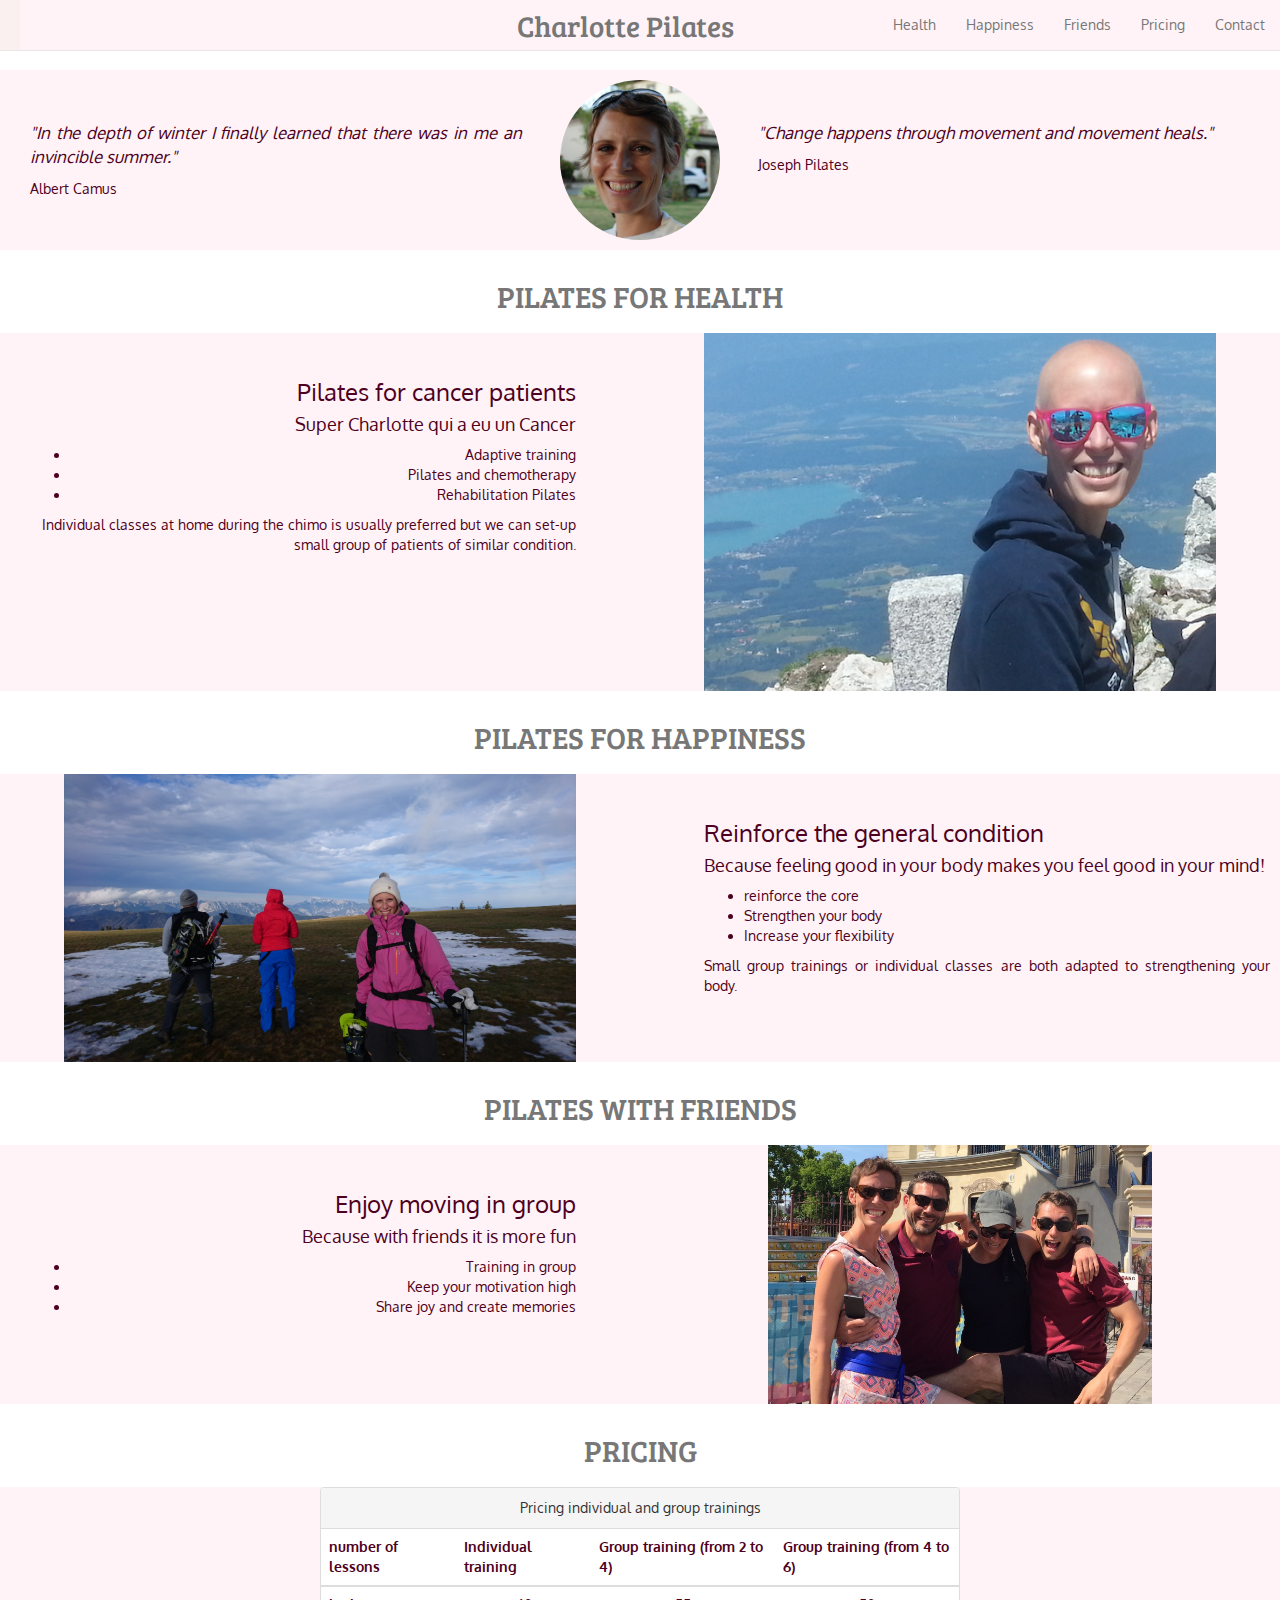
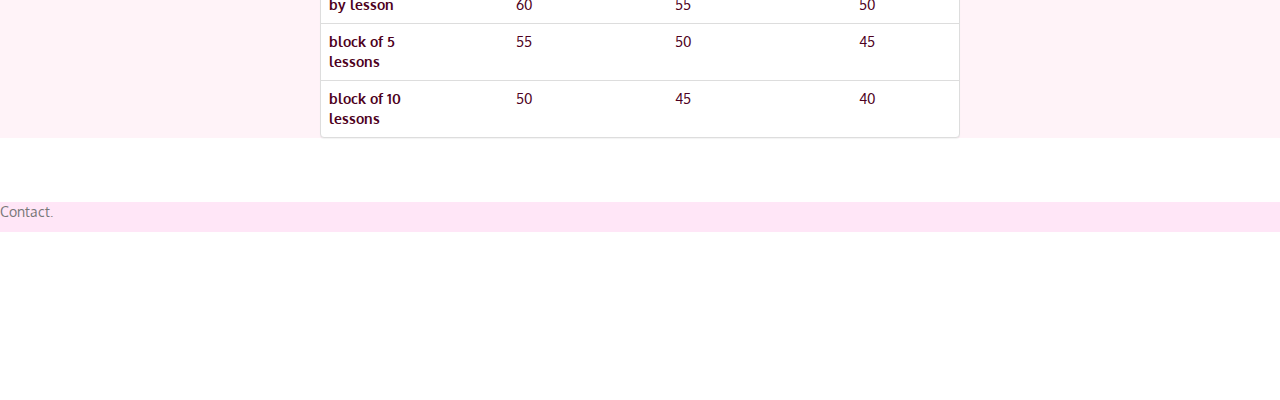
==== index.html @ 80e0bde8 "first commit of Charlotte Pilates" ====
<!DOCTYPE html>
<html lang="en">
  <head>
    <meta charset="utf-8">
    <meta http-equiv="X-UA-Compatible" content="IE=edge">
    <meta name="viewport" content="width=device-width, initial-scale=1">
    <title>Charlotte Pilates</title>
    <link href="css/bootstrap.min.css" rel="stylesheet">
    <link href="assets/ie10-viewport-bug-workaround.css" rel="stylesheet">
    <link href="css/styles.css" rel="stylesheet">
    <link href="https://fonts.googleapis.com/css?family=Oxygen" rel="stylesheet">
    <link href="https://fonts.googleapis.com/css?family=Bree+Serif" rel="stylesheet">
  </head>
  <body>

    <!-- Static navbar -->
        <nav class="navbar navbar-default navbar-fixed-top">
          <div class="container">
            <div class="navbar-header">
              <button type="button" class="navbar-toggle collapsed" data-toggle="collapse" data-target="#navbar" aria-expanded="false" aria-controls="navbar">
                <span class="sr-only">Toggle navigation</span>
                <span class="icon-bar"></span>
                <span class="icon-bar"></span>
                <span class="icon-bar"></span>
                <span class="icon-bar"></span>
                <span class="icon-bar"></span>

              </button>
              <a class="navbar-brand" href="index.html">Charlotte Pilates</a>
            </div>
            <div id="navbar" class="navbar-collapse collapse pull-right">
              <ul class="nav navbar-nav">
                <li><a class="active" href="#Health">Health</a></li>
                <li><a class="active" href="#Happiness">Happiness</a></li>
                <li><a class="active" href="#Friends">Friends</a></li>
                <li><a class="active" href="#Pricing">Pricing</a></li>
                <li><a class="active" href="#Contact">Contact</a></li>
              </ul>
            </div><!--/.nav-collapse -->
          </div>
        </nav>

<div class="container">
  <!-- En-tete -->

      <div class="left-hand-side-presentation">
        <p id="citation1">"In the depth of winter I finally learned that there was in me an invincible summer."</p>
        <p class="auteur">Albert Camus</p>
      </div>
      <div class="image-center">
        <img class="img-circle" src = "imgs/jumbotronImage.png" alt="Charlotte presentation pic" width="160" height="160">
      </div>
      <div class="right-hand-side-presentation">
        <p id="citation2">"Change happens through movement and movement heals."</p>
        <p class="auteur">Joseph Pilates</p>
      </div>
      <!--     fin de l'En-tete -->

      <!-- Separateur1 -->
  <div class="separateur" id="Health">
    <h2>Pilates for health</h2>
  </div>  <!-- fin du Separateur1-->

  <!-- Activities1 -->
  <div class="firstRow" >
    <div class="left-hand-side-description">
      <h3 >Pilates for cancer patients</h3>
      <h4 class="subtitle">Super Charlotte qui a eu un Cancer</h4>
      <ul>
        <li>Adaptive training</li>
        <li>Pilates and chemotherapy</li>
        <li>Rehabilitation Pilates</li>
      </ul>
      <p>Individual classes at home during the chimo is usually preferred but we can set-up small group of patients of similar condition.</p>

    </div>
    <div class="right-hand-side-description">
      <img class="img-responsive" src="imgs/cancerPic.png" alt="Charlotte at the top of the Mittagkogel after 5th chimotherapy">
    </div>
  </div><!-- fin d'activities1 -->

  <!-- Separateur2 -->
<div class="separateur" id="Happiness">
<h2>Pilates for happiness</h2>
</div>  <!-- fin du Separateur2 -->

<!-- Activities2 -->
<div class="secondRow" >
<div class="left-hand-side-description">
  <img class="img-responsive" src="imgs/happinessPic.jpg" alt="Charlotte at the top of the Mittagkogel after 5th chimotherapy">
</div>
<div class="right-hand-side-description">
  <h3 >Reinforce the general condition</h3>
  <h4 class="subtitle">Because feeling good in your body makes you feel good in your mind!</h4>
  <ul>
    <li>reinforce the core</li>
    <li>Strengthen your body</li>
    <li>Increase your flexibility</li>
  </ul>
  <p>Small group trainings or individual classes are both adapted to strengthening your body.</p>
</div>
</div><!-- fin d'activities2 -->

<!-- Separateur3 -->
<div class="separateur" id="Friends">
<h2>Pilates with friends</h2>
</div>  <!-- fin du Separateur3-->

<!-- Activities3 -->
<div class="thirdRow">
<div class="left-hand-side-description">
<h3 >Enjoy moving in group</h3>
<h4 class="subtitle">Because with friends it is more fun</h4>
<ul>
  <li>Training in group</li>
  <li>Keep your motivation high</li>
  <li>Share joy and create memories</li>
</ul>
</div>
<div class="right-hand-side-description">
<img class="img-responsive" src="imgs/friendsPic.jpg" alt="Charlotte at the top of the Mittagkogel after 5th chimotherapy">
</div>
</div><!-- fin d'activities3 -->

<!-- Separateur4 -->
<div class="separateur" id="Pricing">
<h2>Pricing</h2>
</div>  <!-- fin du Separateur4-->

<!-- Tariffs -->
<div class="fourthRow">
  <div class="panel panel-default">
    <!-- Default panel contents -->
    <div class="panel-heading">Pricing individual and group trainings</div>
    <!-- Table -->
    <table class="table">
      <thead>
         <tr>
             <th>number of lessons</th>
             <th>Individual training</th>
             <th>Group training (from 2 to 4)</th>
             <th>Group training (from 4 to 6)</th>
         </tr>
     </thead>
     <tbody>
         <tr>
             <th scope=row >by lesson</th>
             <td class="row">60</td>
             <td class="row">55</td>
             <td class="row">50</td>
         </tr>
         <tr>
             <th scope=row >block of 5 lessons</th>
             <td class="row">55</td>
             <td class="row">50</td>
             <td class="row">45</td>
         </tr>
         <tr>
             <th scope=row >block of 10 lessons</th>
             <td class="row">50</td>
             <td class="row">45</td>
             <td class="row">40</td>
         </tr>
     </tbody>
    </table>
  </div>
</div><!-- fin de tariffs -->

    </div><!-- fin du body container -->

<!-- footer -->
<footer class="footer" id="Contact">
      <div class="container">
        <p class="text-muted">Contact.</p>
      </div>
    </footer> <!-- fin du footer -->

<script src="js/jquery-3.1.1.min.js"></script>
<script src="js/bootstrap.min.js"></script>
<script src="https://ajax.googleapis.com/ajax/libs/jquery/1.12.4/jquery.min.js"></script>
<script src="js/script.js"></script>

  </body>
</html>
---- css/styles.css ----
html {
  padding-right: 0px;
  padding-left: 0px;
  margin: 0px;
}

body {
  font-family: 'Oxygen', sans-serif;
  padding-bottom: 20px;
  color: #4d0020;
  text-align: justify;
  min-height: 2000px;
  padding-top: 70px;
}
.container{
  width: 100%;
  padding: 0;
  background-color: #fff3f8;
}
.navbar {
  margin-bottom: 19px;
  background-color: rgba(193, 66, 66, 0.08);
  padding-left: 20px;
}

.navbar-brand {
  transform: translateX(-50%);
  left: 50%;
  position: absolute;
  font-family: 'Bree Serif', serif;
  font-size: 210%;
}

.left-hand-side-presentation{
float: left;
position: relative;
width: 42.33%;
padding-right: 20px;
padding-top: 4%;
padding-bottom: 10px;
padding-left: 30px;
}

#citation1{
  font-style: italic;
  font-size: 120%;
  color: #4d0020;
}

.image-center{
  float: left;
  position: relative;
  width: 15.33%;
  padding-top: 10px;
  padding-bottom: 10px;
}

.img-circle{
  margin:0 auto;
  display: block;
}

.right-hand-side-presentation{
float: left;
position: relative;
width: 42.33%;
padding-left: 20px;
padding-top: 4%;
padding-bottom: 10px;
padding-right: 30px;
}

#citation2{
  font-style: italic;
  font-size: 120%;
  color: #4d0020;
}

.separateur {
  background-color: white;
  padding-top: 10px;
  padding-bottom: 10px;
  text-transform: uppercase;
  text-align: center;
  font-family: 'Bree Serif', serif;
  color: #777;
  clear: left;
}

.left-hand-side-description{
  float: left;
  width: 50%;
  padding-top: 2%;
  padding-bottom: 2%;
  padding-left: 30px;
  padding-right: 5%;
  text-align: right;
}

.right-hand-side-description{
float: left;
width: 50%;
}
.img-responsive{
  margin: 0 auto;
  max-width: 80%;
}

.secondRow .left-hand-side-description{
  padding-top: 0;
  padding-bottom: 0;
  padding-left: 0;
  padding-right: 0;
}
.secondRow .right-hand-side-description{
  padding-left: 5%;
  padding-right: 10px;
  padding-top: 2%;
}

.thirdRow .img-responsive {
  max-width: 60%;
}

.panel-default{
  max-width: 50%;
  margin: 0 auto;
}

.table{
  text-align: left;
}

.panel-heading  {
  text-align: center;
  background-color: #fff3f8;
}

.row{
  text-align: center;
}

.footer{
  padding-top: 5%;
}

.footer .container{
  background-color: #ffe6f7;
}
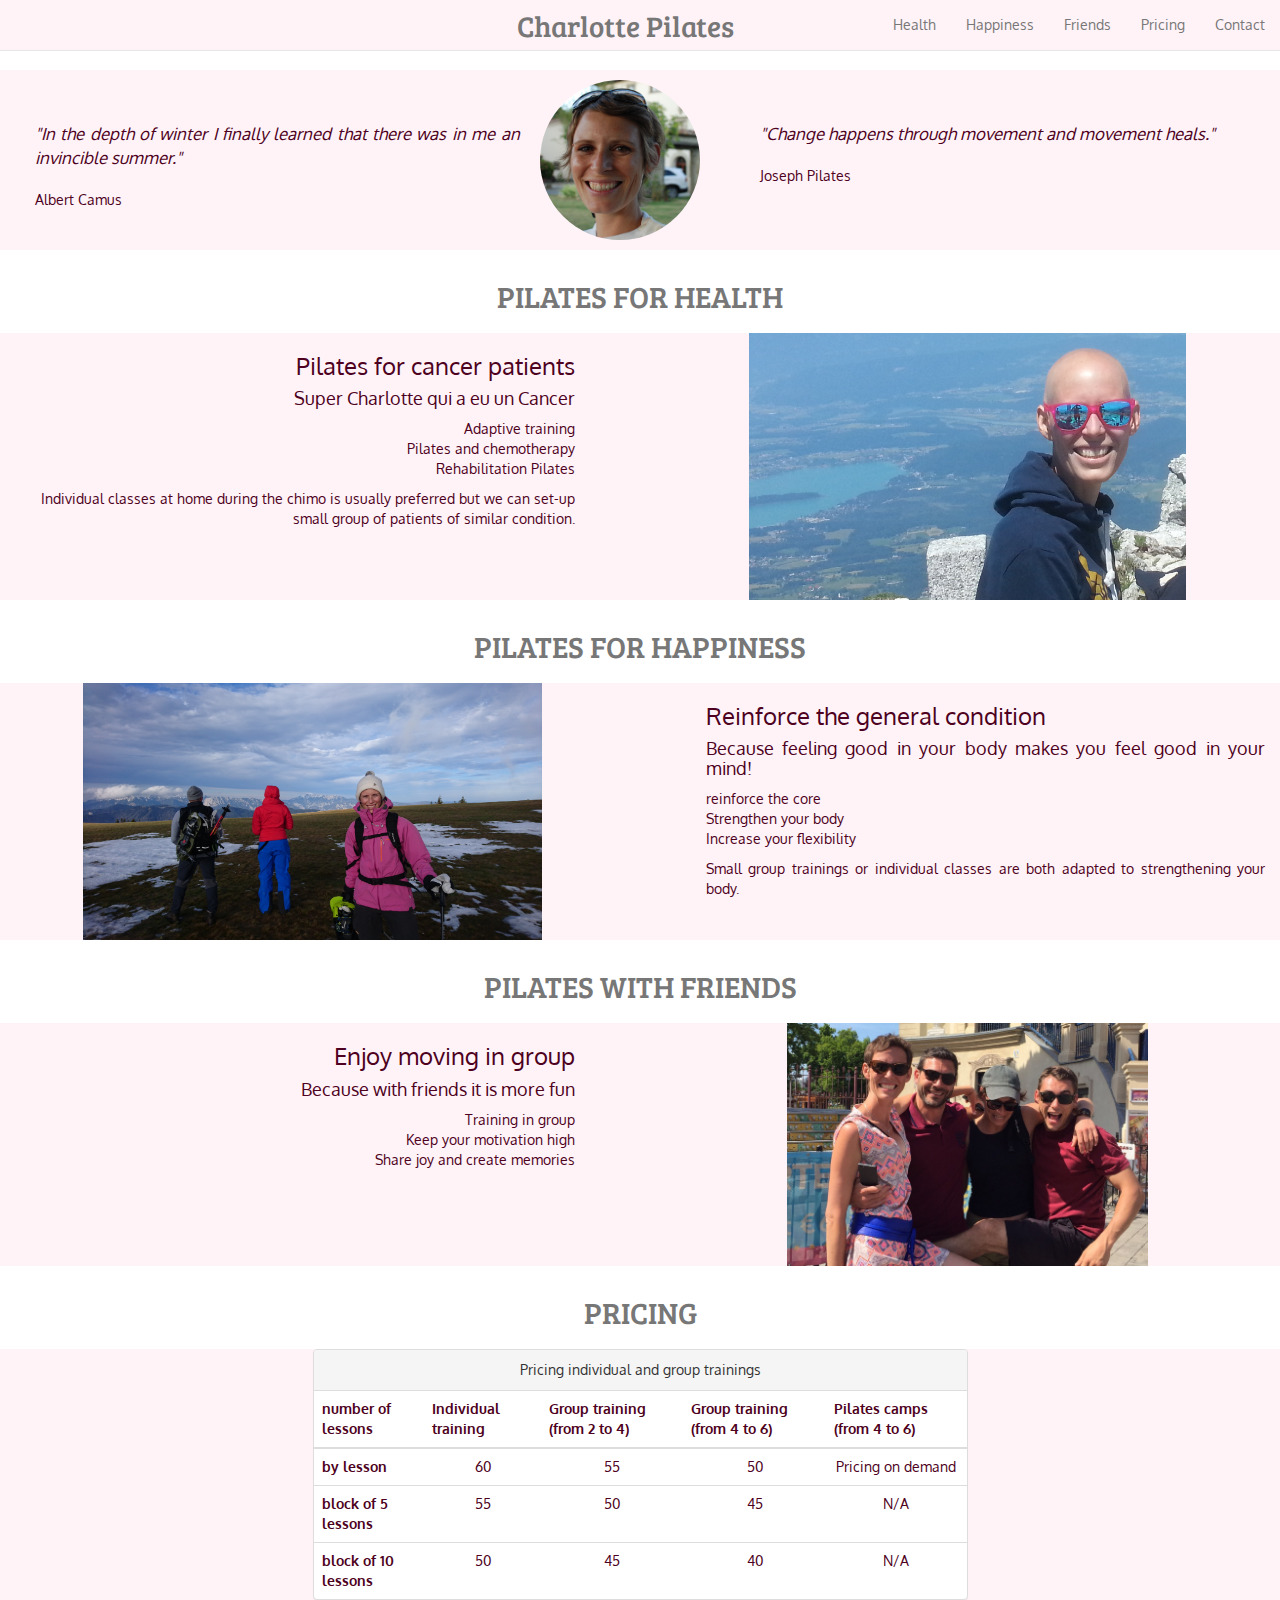
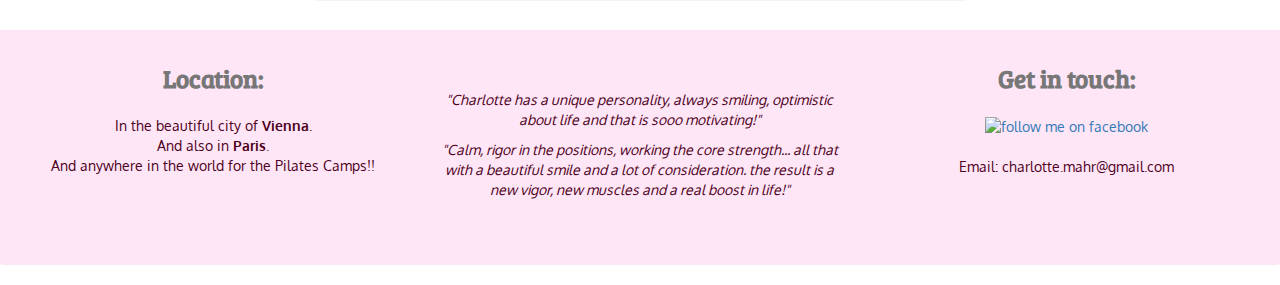
==== commit 2ccd747c: "responsive design added" ====
--- a/index.html
+++ b/index.html
@@ -42,93 +42,104 @@
 
 <div class="container">
   <!-- En-tete -->
-
-      <div class="left-hand-side-presentation">
-        <p id="citation1">"In the depth of winter I finally learned that there was in me an invincible summer."</p>
-        <p class="auteur">Albert Camus</p>
-      </div>
-      <div class="image-center">
-        <img class="img-circle" src = "imgs/jumbotronImage.png" alt="Charlotte presentation pic" width="160" height="160">
-      </div>
-      <div class="right-hand-side-presentation">
-        <p id="citation2">"Change happens through movement and movement heals."</p>
-        <p class="auteur">Joseph Pilates</p>
-      </div>
+    <div id="presentation" class="row">
+      <div class="left-hand-side-presentation col-md-4 ">
+        <section>
+        <span id="citation1">"In the depth of winter I finally learned that there was in me an invincible summer."</span>
+          <br><br><span>Albert Camus</span>
+        </section>
+      </div>
+      <div class="image-center col-md-4 ">
+        <img class="img-circle" src = "imgs/jumbotronImage.png" alt="Charlotte presentation pic" >
+      </div>
+      <div class="right-hand-side-presentation col-md-4 ">
+        <section>
+        <span id="citation2">"Change happens through movement and movement heals."</span>
+        <br><br><span>Joseph Pilates</span>
+      </div>
+      </section>
+    </div>
       <!--     fin de l'En-tete -->
 
       <!-- Separateur1 -->
-  <div class="separateur" id="Health">
+  <div class="separateur row " id="Health">
     <h2>Pilates for health</h2>
   </div>  <!-- fin du Separateur1-->
 
   <!-- Activities1 -->
-  <div class="firstRow" >
-    <div class="left-hand-side-description">
-      <h3 >Pilates for cancer patients</h3>
-      <h4 class="subtitle">Super Charlotte qui a eu un Cancer</h4>
-      <ul>
-        <li>Adaptive training</li>
-        <li>Pilates and chemotherapy</li>
-        <li>Rehabilitation Pilates</li>
-      </ul>
-      <p>Individual classes at home during the chimo is usually preferred but we can set-up small group of patients of similar condition.</p>
-
-    </div>
-    <div class="right-hand-side-description">
-      <img class="img-responsive" src="imgs/cancerPic.png" alt="Charlotte at the top of the Mittagkogel after 5th chimotherapy">
+  <div class="row firstRow" >
+    <div class="left-hand-side-description col-md-4 ">
+      <section>
+        <h3 >Pilates for cancer patients</h3>
+        <h4 class="subtitle">Super Charlotte qui a eu un Cancer</h4>
+        <ul>
+          <li>Adaptive training</li>
+          <li>Pilates and chemotherapy</li>
+          <li>Rehabilitation Pilates</li>
+        </ul>
+        <p>Individual classes at home during the chimo is usually preferred but we can set-up small group of patients of similar condition.</p>
+      </section>
+    </div>
+    <div class="right-hand-side-description col-md-4 ">
+      <img id="health" class="img-responsive" src="imgs/cancerPic.jpg" alt="Charlotte at the top of the Mittagkogel after 5th chimotherapy">
     </div>
   </div><!-- fin d'activities1 -->
 
   <!-- Separateur2 -->
-<div class="separateur" id="Happiness">
+<div class="separateur row" id="Happiness">
 <h2>Pilates for happiness</h2>
 </div>  <!-- fin du Separateur2 -->
 
 <!-- Activities2 -->
-<div class="secondRow" >
+<div class=" row secondRow" >
 <div class="left-hand-side-description">
-  <img class="img-responsive" src="imgs/happinessPic.jpg" alt="Charlotte at the top of the Mittagkogel after 5th chimotherapy">
-</div>
-<div class="right-hand-side-description">
-  <h3 >Reinforce the general condition</h3>
-  <h4 class="subtitle">Because feeling good in your body makes you feel good in your mind!</h4>
-  <ul>
-    <li>reinforce the core</li>
-    <li>Strengthen your body</li>
-    <li>Increase your flexibility</li>
-  </ul>
-  <p>Small group trainings or individual classes are both adapted to strengthening your body.</p>
-</div>
+
+    <img id="happiness" class="img-responsive" src="imgs/happinessPic.jpg" alt="Mountain joy">
+  </div>
+  <div id="generalCondition "class="right-hand-side-description">
+    <section>
+    <h3 >Reinforce the general condition</h3>
+    <h4 class="subtitle">Because feeling good in your body makes you feel good in your mind!</h4>
+    <ul>
+      <li>reinforce the core</li>
+      <li>Strengthen your body</li>
+      <li>Increase your flexibility</li>
+    </ul>
+    <p>Small group trainings or individual classes are both adapted to strengthening your body.</p>
+  </section>
+  </div>
 </div><!-- fin d'activities2 -->
 
 <!-- Separateur3 -->
-<div class="separateur" id="Friends">
+<div class="row separateur">
 <h2>Pilates with friends</h2>
 </div>  <!-- fin du Separateur3-->
 
 <!-- Activities3 -->
-<div class="thirdRow">
-<div class="left-hand-side-description">
-<h3 >Enjoy moving in group</h3>
-<h4 class="subtitle">Because with friends it is more fun</h4>
-<ul>
-  <li>Training in group</li>
-  <li>Keep your motivation high</li>
-  <li>Share joy and create memories</li>
-</ul>
-</div>
+<div class="row thirdRow">
+  <div class="left-hand-side-description">
+    <section>
+    <h3 >Enjoy moving in group</h3>
+      <h4 class="subtitle">Because with friends it is more fun</h4>
+        <ul>
+          <li>Training in group</li>
+          <li>Keep your motivation high</li>
+          <li>Share joy and create memories</li>
+        </ul>
+      </section>
+    </div>
 <div class="right-hand-side-description">
-<img class="img-responsive" src="imgs/friendsPic.jpg" alt="Charlotte at the top of the Mittagkogel after 5th chimotherapy">
+  <img id="friends" class="img-responsive" src="imgs/friendsPic.jpg" alt="Friends">
 </div>
 </div><!-- fin d'activities3 -->
 
 <!-- Separateur4 -->
-<div class="separateur" id="Pricing">
+<div class="row separateur" id="Pricing">
 <h2>Pricing</h2>
 </div>  <!-- fin du Separateur4-->
 
 <!-- Tariffs -->
-<div class="fourthRow">
+<div class="row fourthRow">
   <div class="panel panel-default">
     <!-- Default panel contents -->
     <div class="panel-heading">Pricing individual and group trainings</div>
@@ -140,38 +151,62 @@
              <th>Individual training</th>
              <th>Group training (from 2 to 4)</th>
              <th>Group training (from 4 to 6)</th>
+             <th>Pilates camps (from 4 to 6)</th>
          </tr>
      </thead>
      <tbody>
          <tr>
              <th scope=row >by lesson</th>
-             <td class="row">60</td>
-             <td class="row">55</td>
-             <td class="row">50</td>
+             <td class="datum">60</td>
+             <td class="datum">55</td>
+             <td class="datum">50</td>
+             <td class="datum">Pricing on demand</td>
          </tr>
          <tr>
              <th scope=row >block of 5 lessons</th>
-             <td class="row">55</td>
-             <td class="row">50</td>
-             <td class="row">45</td>
+             <td class="datum">55</td>
+             <td class="datum">50</td>
+             <td class="datum">45</td>
+             <td class="datum">N/A</td>
          </tr>
          <tr>
              <th scope=row >block of 10 lessons</th>
-             <td class="row">50</td>
-             <td class="row">45</td>
-             <td class="row">40</td>
+             <td class="datum">50</td>
+             <td class="datum">45</td>
+             <td class="datum">40</td>
+             <td class="datum">N/A</td>
          </tr>
      </tbody>
     </table>
   </div>
 </div><!-- fin de tariffs -->
 
-    </div><!-- fin du body container -->
+    </div><!-- fin du container #main content -->
 
 <!-- footer -->
-<footer class="footer" id="Contact">
+<footer class="panel-footer" id="Contact">
       <div class="container">
-        <p class="text-muted">Contact.</p>
+        <div class="row" >
+          <section id="location" class="col-sm-4">
+          <span class="title">Location:</span><br><br>
+          In the beautiful city of <span class="cities">Vienna</span>.<br>
+          And also in <span class="cities">Paris</span>.<br>
+          And anywhere in the world for the Pilates Camps!!
+          <hr class="visible-xs">
+        </section>
+        <section id="testimonials" class="col-sm-4">
+          <span class="title visible-xs">Testimonials:</span><br>
+        <p>"Charlotte has a unique personality, always smiling, optimistic about life and that is sooo motivating!"</p>
+        <p>"Calm, rigor in the positions, working the core strength... all that with a beautiful smile and a lot of consideration. the result is a new vigor, new muscles and a real boost in life!"</p>
+      </section>
+      <section id="contact" class="col-sm-4">
+      <span class="title">Get in touch:</span><br><br>
+      <a target="_blank" title="follow me on facebook" href="http://www.facebook.com/charlottemahrpilates/"><img alt="follow me on facebook" src="https://c866088.ssl.cf3.rackcdn.com/assets/facebook40x40.png"></a>
+      <br>
+      <br>Email: charlotte.mahr@gmail.com
+      <hr class="visible-xs">
+        </div>
+
       </div>
     </footer> <!-- fin du footer -->
 
--- a/css/styles.css
+++ b/css/styles.css
@@ -9,7 +9,7 @@
   padding-bottom: 20px;
   color: #4d0020;
   text-align: justify;
-  min-height: 2000px;
+  min-height: 100%;
   padding-top: 70px;
 }
 .container{
@@ -17,10 +17,53 @@
   padding: 0;
   background-color: #fff3f8;
 }
+
+
+
+/*Navbar*/
+@media (max-width: 992px) {
+    .navbar-header {
+        float: none;
+    }
+    .navbar-toggle {
+        display: block;
+    }
+    .navbar-collapse {
+        border-top: 1px solid transparent;
+        box-shadow: inset 0 1px 0 rgba(255,255,255,0.1);
+    }
+    .navbar-collapse.collapse {
+        display: none!important;
+    }
+    .navbar-nav {
+        float: none!important;
+        margin: 7.5px -15px;
+    }
+    .navbar-nav>li {
+        float: none;
+    }
+    .navbar-nav>li>a {
+        padding-top: 10px;
+        padding-bottom: 10px;
+    }
+    .navbar-text {
+        float: none;
+        margin: 15px 0;
+    }
+    /* since 3.1.0 */
+    .navbar-collapse.collapse.in {
+        display: block!important;
+    }
+    .collapsing {
+        overflow: hidden!important;
+    }
+    .navbar .navbar-brand{
+      font-size: 150%;
+    }
+}
 .navbar {
   margin-bottom: 19px;
   background-color: rgba(193, 66, 66, 0.08);
-  padding-left: 20px;
 }
 
 .navbar-brand {
@@ -29,10 +72,96 @@
   position: absolute;
   font-family: 'Bree Serif', serif;
   font-size: 210%;
-}
+  }
+
+/*End Navbar*/
+
+
+/*#main content*/
+/********* presentation ---  small devices **********/
+@media (min-width: 768px) and (max-width: 991px) {
+  #presentation{
+    font-size: 80%;
+  }
+  .left-hand-side-presentation{
+    margin: 0 auto;
+    text-align: center;
+  }
+  #presentation .left-hand-side-presentation{
+    width: 100%;
+    padding-left: 20px;
+  }
+  #presentation .right-hand-side-presentation{
+    width: 100%;
+    padding-top: 2%;
+    padding-right: 20px;
+  }
+  #presentation .left-hand-side-presentation section{
+    padding-left: 0;
+  }
+  #presentation .right-hand-side-presentation section{
+    padding-left: 0;
+  }
+  .right-hand-side-presentation{
+    margin: 0 auto;
+    text-align: center;
+    width: 100%;
+
+  }
+  .image-center{
+    margin: 0 auto;
+    padding-left: 0;
+    padding-right: 0;
+  }
+  .image-center .img-circle{
+    width:130px;
+    height:130px;
+  }
+  .separateur {
+    font-size: 10%;
+  }
+}
+
+/********* presentation -----  XS devices **********/
+@media (max-width: 767px) {
+  #presentation{
+    font-size: 60%
+  }
+  #presentation .left-hand-side-presentation{
+    width: 100%;
+    padding-left: 20px;
+  }
+  #presentation .right-hand-side-presentation{
+    width: 100%;
+    padding-top: 2%;
+    padding-right: 20px;
+  }
+  .image-center .img-circle{
+    width:120px;
+    height:120px;
+  }
+  .left-hand-side-presentation{
+    margin: 0 auto;
+    text-align: center;
+  }
+  .right-hand-side-presentation{
+    margin: 0 auto;
+    text-align: center;
+  }
+  .image-center{
+    margin: 0 auto;
+    padding-left: 0;
+    padding-right: 0;
+  }
+
+
+}
+/********* end of presentation XS devices **********/
+
+
+/********* normal devices presentation **********/
 
 .left-hand-side-presentation{
-float: left;
 position: relative;
 width: 42.33%;
 padding-right: 20px;
@@ -46,28 +175,31 @@
   font-size: 120%;
   color: #4d0020;
 }
-
+.left-hand-side-presentation section{
+  padding-left: 20px;
+}
 .image-center{
-  float: left;
-  position: relative;
   width: 15.33%;
   padding-top: 10px;
   padding-bottom: 10px;
-}
-
+  padding-right: 0;
+  padding-left: 0;
+
+}
 .img-circle{
-  margin:0 auto;
-  display: block;
-}
-
+  width:160px;
+  height:160px;
+}
 .right-hand-side-presentation{
-float: left;
 position: relative;
 width: 42.33%;
-padding-left: 20px;
+padding-left: 0px;
 padding-top: 4%;
-padding-bottom: 10px;
 padding-right: 30px;
+padding-bottom: 20px;
+}
+.right-hand-side-presentation section{
+  padding-left: 20px;
 }
 
 #citation2{
@@ -75,7 +207,21 @@
   font-size: 120%;
   color: #4d0020;
 }
-
+/********* end of normal devices presentation **********/
+
+/********* small devices separateur **********/
+@media (min-width: 768px) and (max-width: 991px) {
+  .separateur h2{
+    font-size: 20px;
+  }
+}
+/********* extra-small devices separateur **********/
+@media (max-width: 767px) {
+  .separateur h2{
+    font-size: 15px;
+  }
+}
+/********* normal devices separateur **********/
 .separateur {
   background-color: white;
   padding-top: 10px;
@@ -86,26 +232,135 @@
   color: #777;
   clear: left;
 }
+/********* fin normal devices separateur **********/
+
+
+/********* small devices 1st row **********/
+@media (min-width: 768px) and (max-width: 991px) {
+  .left-hand-side-description section {
+      font-size: 80%;
+  }
+   h3{
+    font-size: 170%;
+  }
+   h4{
+    font-size: 130%;
+  }
+}
+
+/********* extra-small devices 1st row **********/
+@media (max-width: 767px) {
+  .firstRow .left-hand-side-description{
+    margin: 0 auto;
+    float: none;
+    text-align: center;
+}
+.firstRow .left-hand-side-description section {
+  padding-left: 0;
+}
+.firstRow .left-hand-side-description ul {
+  padding-left: 0;
+}
+.left-hand-side-description section {
+      font-size: 70%;
+  }
+   h3{
+    font-size: 170%;
+  }
+   h4{
+    font-size: 130%;
+  }
+.firstRow .right-hand-side-description{
+  float: none;
+  margin: 0 auto;
+  padding-right: 0;
+  padding-left: 0;
+}
+#health{
+  width: 60%;
+}
+
+}
+
+/********* end of XS devices 1st row **********/
+
+
+/********* normal devices 1st row **********/
 
 .left-hand-side-description{
   float: left;
   width: 50%;
-  padding-top: 2%;
   padding-bottom: 2%;
   padding-left: 30px;
   padding-right: 5%;
   text-align: right;
 }
 
+.left-hand-side-description section{
+  padding-left: 20px;
+}
+
 .right-hand-side-description{
 float: left;
 width: 50%;
 }
+.right-hand-side-description section{
+  padding-right: 20px;
+}
 .img-responsive{
   margin: 0 auto;
-  max-width: 80%;
-}
-
+  max-width: 70%;
+}
+
+li{
+  list-style-type: none;
+}
+
+.right-hand-side-description ul {
+  padding-left: 0;
+  }
+
+#health{
+  max-width: 70%;
+}
+/********* end of normal devices 1st row **********/
+
+/********* small devices 2nd row **********/
+@media (min-width: 768px) and (max-width: 991px) {
+  .right-hand-side-description section {
+    font-size: 80%;
+  }
+}
+/********* extra small devices 2nd row **********/
+@media (max-width: 767px) {
+  .right-hand-side-description section {
+    font-size: 70%;
+  }
+  .secondRow .left-hand-side-description{
+    margin: 0 auto;
+    float: none;
+}
+ .secondRow .right-hand-side-description  {
+  margin: 0 auto;
+  float: none;
+  text-align: center;
+  padding-left: 0px!important;
+  padding-right: 0px!important;
+}
+.secondRow .right-hand-side-description section {
+  padding-right: 0;
+}
+.secondRow .right-hand-side-description ul {
+  padding-right: 0;
+}
+}
+/********* end of XS devices 2nd row **********/
+
+
+/********* Normal devices 2nd row **********/
+#friends{
+    max-width: 55%;
+}
 .secondRow .left-hand-side-description{
   padding-top: 0;
   padding-bottom: 0;
@@ -115,9 +370,48 @@
 .secondRow .right-hand-side-description{
   padding-left: 5%;
   padding-right: 10px;
-  padding-top: 2%;
-}
-
+}
+/********* end of normal devices 2nd row **********/
+
+
+/********* extra-small devices 3rd row **********/
+@media (max-width: 767px) {
+  .thirdRow .left-hand-side-description{
+    margin: 0 auto;
+    float: none;
+    text-align: center;
+}
+.thirdRow .left-hand-side-description section {
+  padding-left: 0;
+}
+.thirdRow .left-hand-side-description ul {
+  padding-left: 0;
+}
+.thirdRow .right-hand-side-description{
+  float: none;
+  margin: 0 auto;
+  padding-right: 0;
+  padding-left: 0;
+}
+}
+/********* end of XS devices 3rd row **********/
+
+
+/********* small devices 4th row **********/
+@media (min-width: 768px) and (max-width: 991px) {
+   .panel-default{
+    font-size: 85%;
+  }
+}
+
+/********* extra-small devices 4th row **********/
+@media (max-width: 767px) {
+  .panel-default{
+   font-size: 75%;
+ }
+}
+
+/********* normal devices 4th row **********/
 .thirdRow .img-responsive {
   max-width: 60%;
 }
@@ -136,14 +430,61 @@
   background-color: #fff3f8;
 }
 
-.row{
+.datum{
   text-align: center;
 }
-
-.footer{
-  padding-top: 5%;
-}
-
-.footer .container{
+/********* end of normal devices 4th row **********/
+/*end main content*/
+
+
+/*footer*/
+/********* Footer Large devices **********/
+@media (max-width: 991px){
+  .panel-footer #testimonials{
+    padding-top: 0px;
+  }
+}
+/********* Footer small devices **********/
+@media (min-width: 768px) and (max-width: 991px) {
+.panel-footer section{
+  font-size: 80%;
+}
+}
+/********* Footer extra-small devices **********/
+@media (max-width: 767px) {
+  .panel-footer section{
+    font-size: 70%;
+  }
+}
+
+.panel-footer {
   background-color: #ffe6f7;
-}
+  margin-top: 30px;
+  padding-top: 30px;
+  border-top: 0;
+}
+
+.panel-footer .container{
+  background-color: #ffe6f7;
+  text-align: center;
+}
+.panel-footer div.row {
+  margin-bottom: 35px;
+}
+
+.title {
+  font-family: 'Bree Serif', serif;
+  font-size: 1.8em;
+  font-weight: bold;
+  color: #777;
+}
+
+.cities {
+  font-weight: bold;
+}
+
+#testimonials{
+  font-style: italic;
+  padding-bottom: 10px;
+  padding-top: 10px;
+}
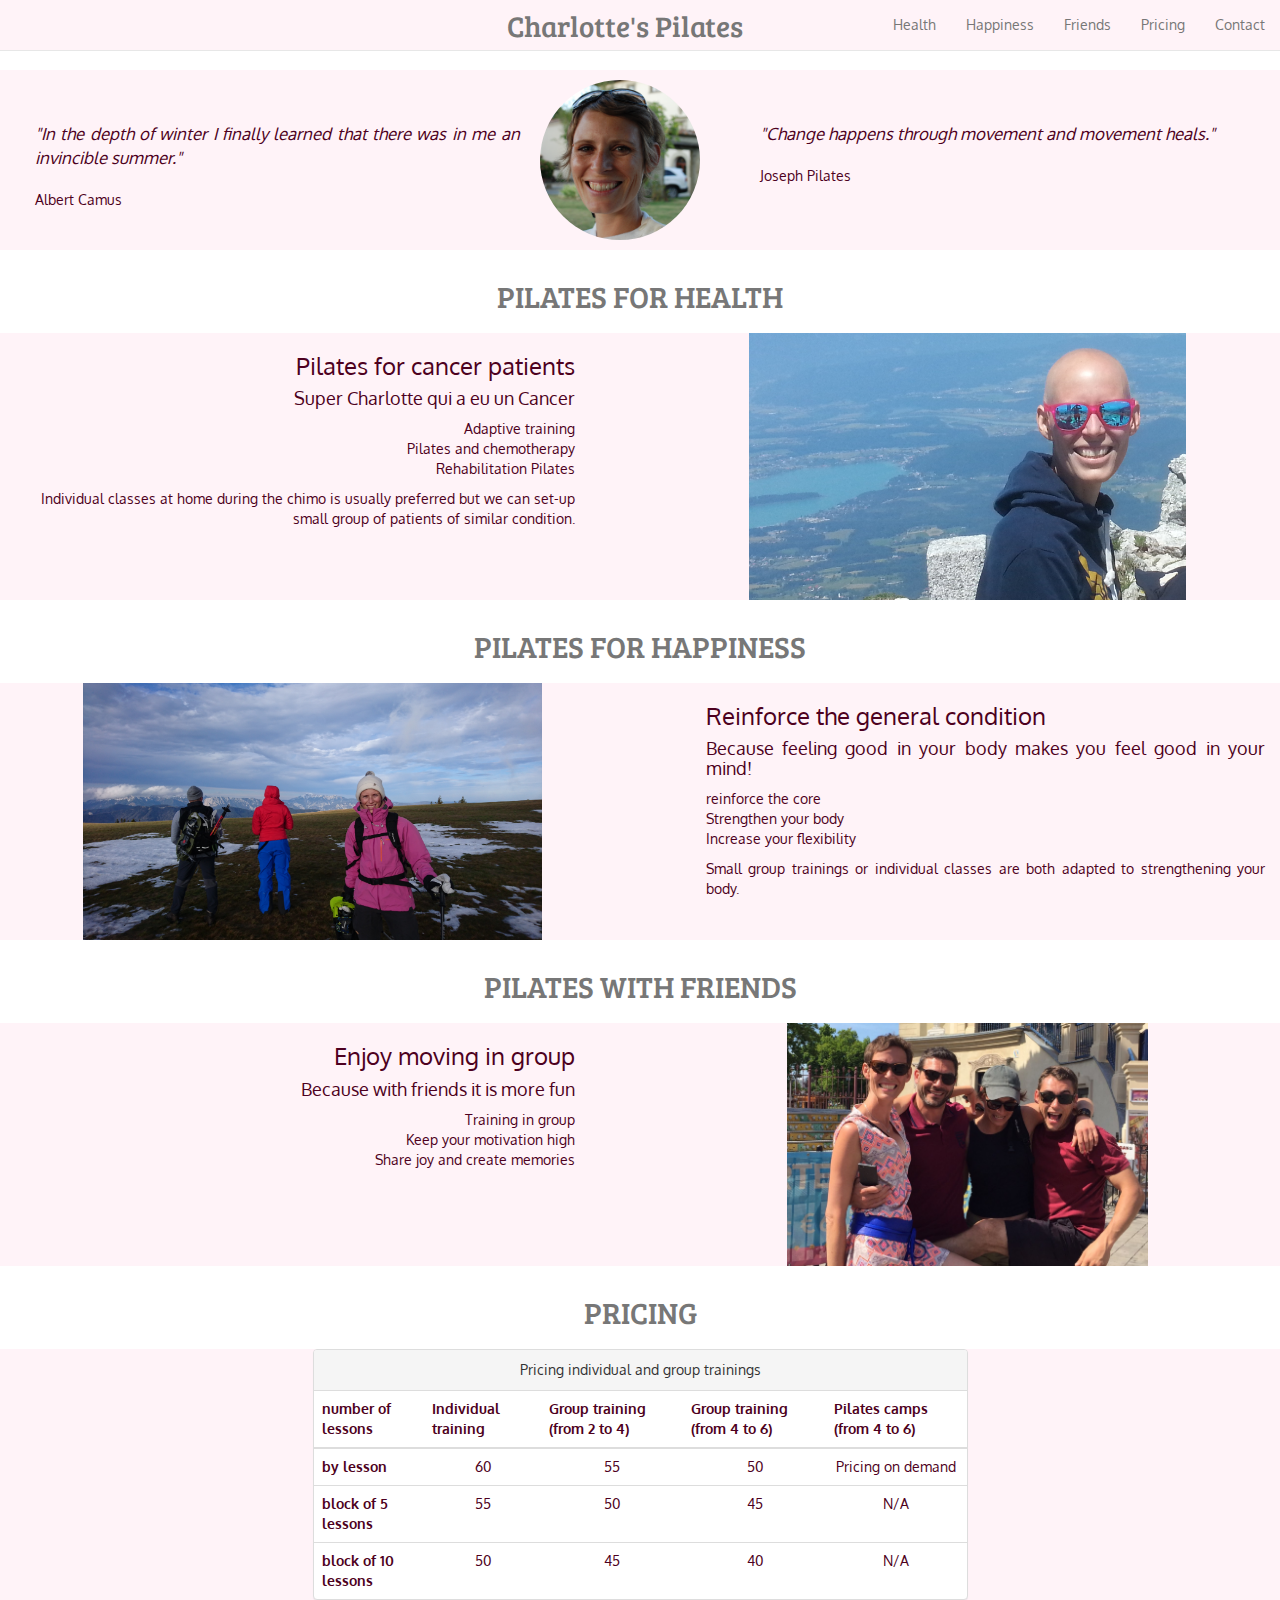
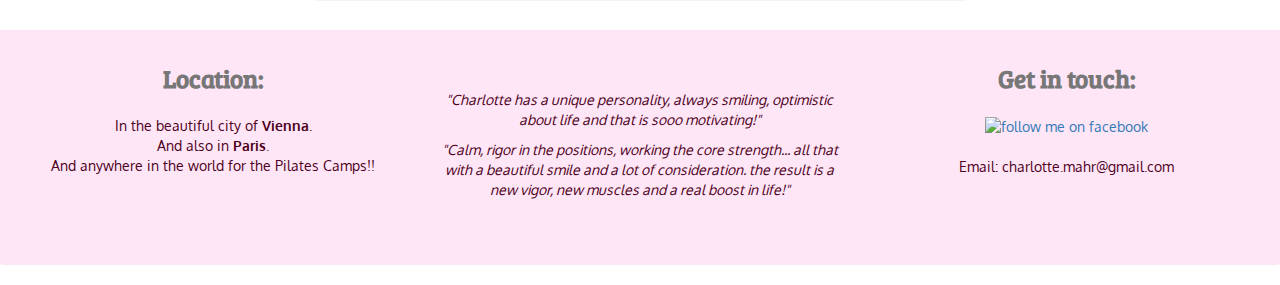
==== commit 261170fc: "new title" ====
--- a/index.html
+++ b/index.html
@@ -26,7 +26,7 @@
                 <span class="icon-bar"></span>
 
               </button>
-              <a class="navbar-brand" href="index.html">Charlotte Pilates</a>
+              <a class="navbar-brand" href="index.html">Charlotte's Pilates</a>
             </div>
             <div id="navbar" class="navbar-collapse collapse pull-right">
               <ul class="nav navbar-nav">
--- a/css/styles.css
+++ b/css/styles.css
@@ -27,6 +27,7 @@
     }
     .navbar-toggle {
         display: block;
+        margin-right: 30px; 
     }
     .navbar-collapse {
         border-top: 1px solid transparent;
@@ -254,6 +255,8 @@
     margin: 0 auto;
     float: none;
     text-align: center;
+    width: 90%;
+
 }
 .firstRow .left-hand-side-description section {
   padding-left: 0;
@@ -275,6 +278,7 @@
   margin: 0 auto;
   padding-right: 0;
   padding-left: 0;
+  width: auto;
 }
 #health{
   width: 60%;
@@ -339,6 +343,7 @@
   .secondRow .left-hand-side-description{
     margin: 0 auto;
     float: none;
+    width: 90%;
 }
  .secondRow .right-hand-side-description  {
   margin: 0 auto;
@@ -346,6 +351,7 @@
   text-align: center;
   padding-left: 0px!important;
   padding-right: 0px!important;
+  width: 80%;
 }
 .secondRow .right-hand-side-description section {
   padding-right: 0;
@@ -380,6 +386,7 @@
     margin: 0 auto;
     float: none;
     text-align: center;
+    width: 80%;
 }
 .thirdRow .left-hand-side-description section {
   padding-left: 0;
@@ -392,6 +399,7 @@
   margin: 0 auto;
   padding-right: 0;
   padding-left: 0;
+  width: auto;
 }
 }
 /********* end of XS devices 3rd row **********/
@@ -407,7 +415,7 @@
 /********* extra-small devices 4th row **********/
 @media (max-width: 767px) {
   .panel-default{
-   font-size: 75%;
+   font-size: 1.6vw;
  }
 }
 
